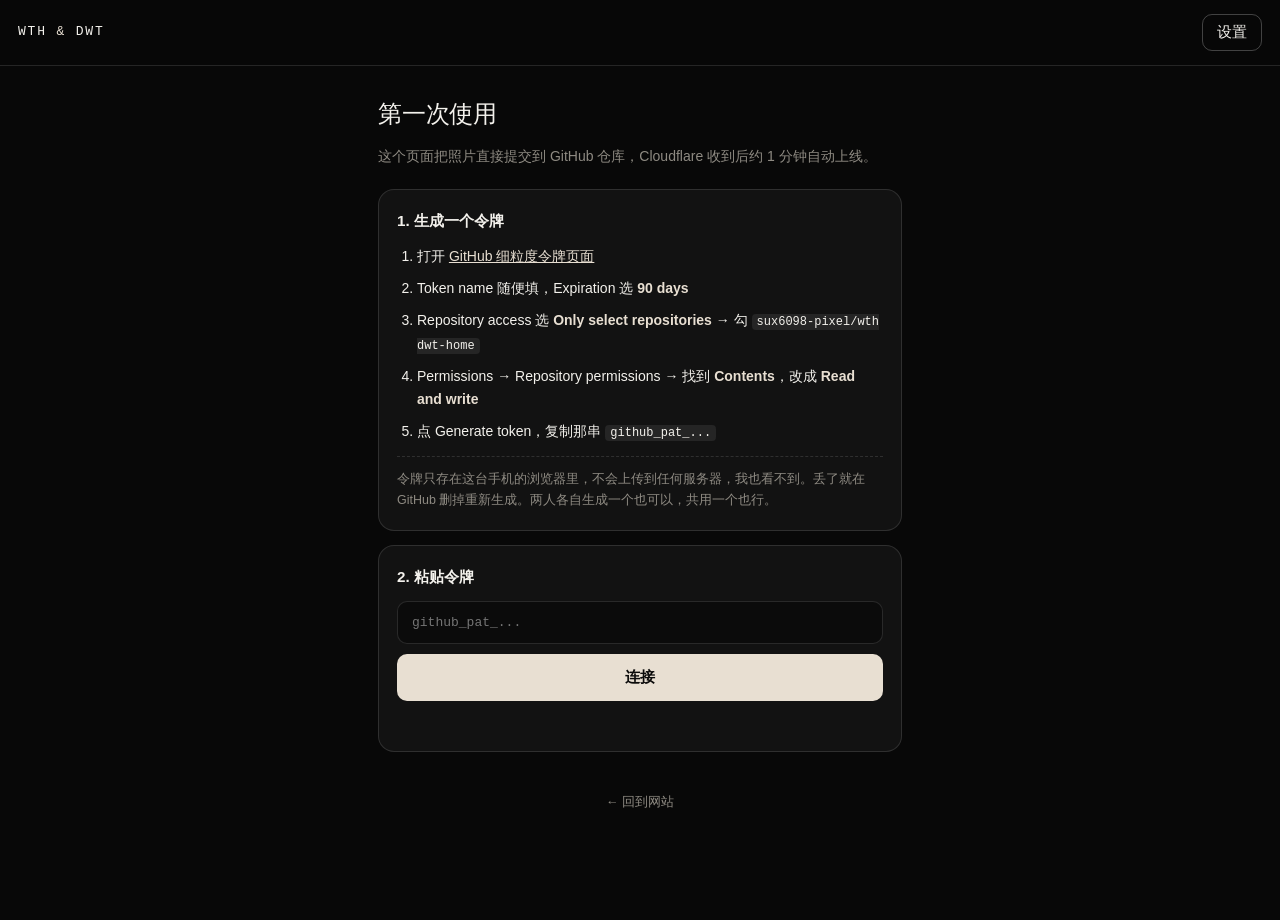
==== admin/index.html @ 969debfc "Add files via upload" ====
<!DOCTYPE html>
<html lang="zh-CN">
<head>
<meta charset="UTF-8">
<meta name="viewport" content="width=device-width, initial-scale=1, viewport-fit=cover">
<title>上传 · wth &amp; dwt</title>
<meta name="robots" content="noindex, nofollow">
<meta name="theme-color" content="#080808">
<meta name="apple-mobile-web-app-capable" content="yes">
<meta name="apple-mobile-web-app-status-bar-style" content="black-translucent">
<meta name="apple-mobile-web-app-title" content="上传">
<link rel="manifest" href="/admin/manifest.webmanifest">
<link rel="apple-touch-icon" href="/admin/icon-180.png">
<link rel="icon" href="/admin/icon-192.png">
<link rel="stylesheet" href="/admin/admin.css">
</head>
<body>

<header class="bar">
  <span class="brand">wth <em>&amp;</em> dwt</span>
  <button class="ghost" id="btn-settings" type="button" aria-label="设置">设置</button>
</header>

<main>

  <!-- ============ 首次设置 ============ -->
  <section id="view-setup" hidden>
    <h1>第一次使用</h1>
    <p class="lead">这个页面把照片直接提交到 GitHub 仓库，Cloudflare 收到后约 1 分钟自动上线。</p>

    <div class="card">
      <h2>1. 生成一个令牌</h2>
      <ol class="steps">
        <li>打开 <a href="https://github.com/settings/personal-access-tokens/new" target="_blank" rel="noopener">GitHub 细粒度令牌页面</a></li>
        <li>Token name 随便填，Expiration 选 <b>90 days</b></li>
        <li>Repository access 选 <b>Only select repositories</b> → 勾 <code>sux6098-pixel/wthdwt-home</code></li>
        <li>Permissions → Repository permissions → 找到 <b>Contents</b>，改成 <b>Read and write</b></li>
        <li>点 Generate token，复制那串 <code>github_pat_...</code></li>
      </ol>
      <p class="tip">令牌只存在这台手机的浏览器里，不会上传到任何服务器，我也看不到。丢了就在 GitHub 删掉重新生成。两人各自生成一个也可以，共用一个也行。</p>
    </div>

    <div class="card">
      <h2>2. 粘贴令牌</h2>
      <input id="input-token" type="password" inputmode="text" autocomplete="off" spellcheck="false" placeholder="github_pat_...">
      <button id="btn-connect" class="primary" type="button">连接</button>
      <p class="status" id="setup-status" role="status"></p>
    </div>
  </section>

  <!-- ============ 上传 ============ -->
  <section id="view-upload" hidden>
    <div class="who"><span id="who-name"></span><button class="ghost small" id="btn-logout" type="button">退出</button></div>

    <label class="picker" for="file-input">
      <svg width="26" height="26" viewBox="0 0 24 24" fill="none" stroke="currentColor" stroke-width="1.4" aria-hidden="true"><path d="M12 16V4m0 0L7 9m5-5l5 5M4 17v2a2 2 0 002 2h12a2 2 0 002-2v-2"/></svg>
      <span>选照片</span>
      <small>可多选，自动压缩到 1600px</small>
    </label>
    <input id="file-input" type="file" accept="image/*" multiple hidden>

    <div id="queue" class="queue"></div>

    <div id="submit-bar" class="submit-bar" hidden>
      <button id="btn-submit" class="primary" type="button">上传 <span id="count">0</span> 张</button>
    </div>
    <p class="status" id="upload-status" role="status"></p>
    <div id="result" class="result" hidden></div>
  </section>

</main>

<footer class="foot">
  <a href="/">← 回到网站</a>
</footer>

<script src="/admin/app.js" defer></script>
</body>
</html>
---- admin/admin.css ----
/* 上传应用样式：深色、移动优先 */
:root {
  --bg: #080808;
  --card: #121212;
  --line: rgba(255, 255, 255, 0.12);
  --line-2: rgba(255, 255, 255, 0.24);
  --ink: #f3f1ec;
  --muted: #8e8a82;
  --accent: #e8dfd2;
  --ok: #6ee7a8;
  --err: #ff8a80;
  --sans: -apple-system, BlinkMacSystemFont, "PingFang SC", "Helvetica Neue", "Microsoft YaHei", sans-serif;
  --mono: ui-monospace, SFMono-Regular, Menlo, Consolas, monospace;
  --safe-b: env(safe-area-inset-bottom, 0px);
}

* { box-sizing: border-box; -webkit-tap-highlight-color: transparent; }

body {
  margin: 0;
  background: var(--bg);
  color: var(--ink);
  font: 16px/1.7 var(--sans);
  -webkit-font-smoothing: antialiased;
  padding-bottom: calc(96px + var(--safe-b));
}

a { color: var(--accent); }

/* top bar */
.bar {
  position: sticky;
  top: 0;
  z-index: 10;
  display: flex;
  align-items: center;
  justify-content: space-between;
  gap: 12px;
  padding: 14px 18px;
  background: rgba(8, 8, 8, 0.92);
  backdrop-filter: blur(12px);
  border-bottom: 1px solid var(--line);
}
.brand { font-family: var(--mono); font-size: 13px; letter-spacing: 0.14em; text-transform: uppercase; }
.brand em { color: var(--accent); font-style: normal; }

main { padding: 20px 18px 0; max-width: 560px; margin: 0 auto; }

h1 { font-size: 1.5rem; font-weight: 500; margin: 8px 0 10px; letter-spacing: -0.01em; }
h2 { font-size: 0.95rem; font-weight: 600; margin: 0 0 12px; color: var(--ink); }
.lead { color: var(--muted); font-size: 14px; margin: 0 0 20px; }

.card {
  background: var(--card);
  border: 1px solid var(--line);
  border-radius: 16px;
  padding: 18px;
  margin-bottom: 14px;
}

.steps { margin: 0 0 12px; padding-left: 20px; color: var(--ink); font-size: 14px; }
.steps li { margin-bottom: 8px; }
.steps b { color: var(--accent); font-weight: 600; }
code {
  font-family: var(--mono);
  font-size: 12px;
  background: rgba(255, 255, 255, 0.08);
  padding: 1px 5px;
  border-radius: 4px;
  word-break: break-all;
}
.tip { font-size: 12.5px; color: var(--muted); margin: 12px 0 0; padding-top: 12px; border-top: 1px dashed var(--line); }

input[type="password"] {
  width: 100%;
  padding: 13px 14px;
  margin-bottom: 10px;
  background: #0b0b0b;
  border: 1px solid var(--line);
  border-radius: 10px;
  color: var(--ink);
  font-family: var(--mono);
  font-size: 13px;
}
input[type="password"]:focus { outline: 2px solid var(--line-2); outline-offset: 1px; }

button { font-family: inherit; font-size: 15px; cursor: pointer; border-radius: 10px; }

.primary {
  width: 100%;
  padding: 14px 18px;
  background: var(--accent);
  color: #0b0b0b;
  border: none;
  font-weight: 600;
}
.primary:disabled { opacity: 0.4; cursor: default; }

.ghost {
  padding: 8px 14px;
  background: transparent;
  border: 1px solid var(--line-2);
  color: var(--ink);
}
.ghost.small { padding: 5px 11px; font-size: 13px; }

.status { font-size: 13px; color: var(--muted); min-height: 20px; margin: 12px 0 0; }
.status.err { color: var(--err); }
.status.ok { color: var(--ok); }

/* who / logout */
.who {
  display: flex;
  align-items: center;
  justify-content: space-between;
  gap: 10px;
  font-family: var(--mono);
  font-size: 11.5px;
  letter-spacing: 0.08em;
  color: var(--muted);
  margin-bottom: 16px;
}

/* picker */
.picker {
  display: flex;
  flex-direction: column;
  align-items: center;
  gap: 6px;
  padding: 30px 18px;
  border: 1.5px dashed var(--line-2);
  border-radius: 18px;
  background: var(--card);
  color: var(--ink);
  cursor: pointer;
  transition: border-color 0.2s, background 0.2s;
}
.picker:active { background: #161616; border-color: var(--accent); }
.picker span { font-size: 16px; font-weight: 550; }
.picker small { font-size: 12px; color: var(--muted); }

/* queue */
.queue { display: grid; gap: 12px; margin-top: 18px; }

.item {
  display: grid;
  grid-template-columns: 84px 1fr;
  gap: 12px;
  background: var(--card);
  border: 1px solid var(--line);
  border-radius: 14px;
  padding: 10px;
}
.item img {
  width: 84px;
  height: 84px;
  object-fit: cover;
  border-radius: 8px;
  background: #1a1a1a;
}
.item .fields { display: grid; gap: 8px; min-width: 0; }

.item input[type="text"] {
  width: 100%;
  padding: 9px 11px;
  background: #0b0b0b;
  border: 1px solid var(--line);
  border-radius: 8px;
  color: var(--ink);
  font-size: 13.5px;
  font-family: inherit;
}
.item input[type="text"]::placeholder { color: #5f5b54; }

.item .row { display: flex; align-items: center; gap: 8px; }
.seg { display: flex; gap: 6px; }
.seg button {
  padding: 5px 12px;
  font-size: 12.5px;
  background: transparent;
  border: 1px solid var(--line);
  color: var(--muted);
  border-radius: 999px;
}
.seg button[aria-pressed="true"] { background: var(--accent); border-color: var(--accent); color: #0b0b0b; font-weight: 600; }
.meta { font-family: var(--mono); font-size: 10.5px; color: #6d6961; margin-left: auto; }
.del {
  margin-left: auto;
  padding: 4px 10px;
  font-size: 12px;
  background: transparent;
  border: 1px solid var(--line);
  color: var(--muted);
  border-radius: 8px;
}

/* submit */
.submit-bar {
  position: fixed;
  left: 0;
  right: 0;
  bottom: 0;
  z-index: 20;
  padding: 12px 18px calc(12px + var(--safe-b));
  background: linear-gradient(to top, rgba(8, 8, 8, 0.98) 40%, rgba(8, 8, 8, 0));
  border-top: 1px solid var(--line);
}
.submit-bar .primary { max-width: 560px; margin: 0 auto; display: block; }

.result {
  margin-top: 18px;
  padding: 16px;
  border: 1px solid var(--line);
  border-radius: 14px;
  background: var(--card);
  font-size: 14px;
}
.result a { display: inline-block; margin-top: 6px; }

.foot { text-align: center; padding: 26px 18px 10px; font-size: 12.5px; }
.foot a { color: var(--muted); text-decoration: none; }
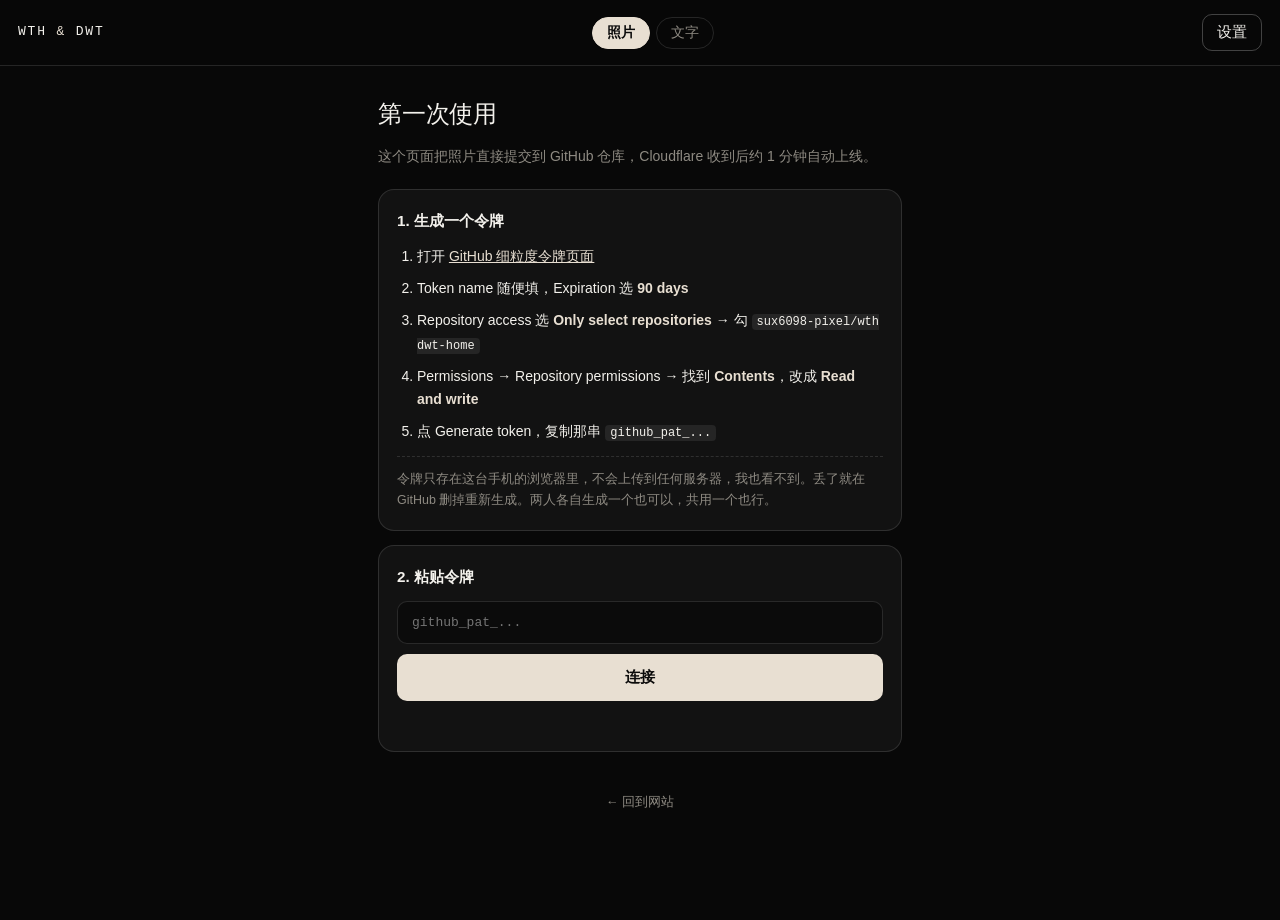
==== commit 78960844: "feat: 文字内容可由 App 编辑D" ====
--- a/admin/index.html
+++ b/admin/index.html
@@ -18,6 +18,10 @@
 
 <header class="bar">
   <span class="brand">wth <em>&amp;</em> dwt</span>
+  <div class="tabs" id="tabs" hidden>
+    <button class="tab" id="tab-photo" type="button" aria-pressed="true">照片</button>
+    <button class="tab" id="tab-text" type="button" aria-pressed="false">文字</button>
+  </div>
   <button class="ghost" id="btn-settings" type="button" aria-label="设置">设置</button>
 </header>
 
@@ -68,6 +72,16 @@
     <div id="result" class="result" hidden></div>
   </section>
 
+  <!-- ============ 文字编辑 ============ -->
+  <section id="view-text" hidden>
+    <div class="who"><span>编辑文字</span><button class="ghost small" id="btn-reload" type="button">重新读取</button></div>
+    <div id="text-form"></div>
+    <div class="submit-bar" id="text-bar" hidden>
+      <button id="btn-save-text" class="primary" type="button">保存并发布</button>
+    </div>
+    <p class="status" id="text-status" role="status"></p>
+  </section>
+
 </main>
 
 <footer class="foot">
--- a/admin/admin.css
+++ b/admin/admin.css
@@ -219,3 +219,85 @@
 
 .foot { text-align: center; padding: 26px 18px 10px; font-size: 12.5px; }
 .foot a { color: var(--muted); text-decoration: none; }
+
+/* ============================================================
+   文字编辑
+   ============================================================ */
+.tabs { display: flex; gap: 6px; }
+.tab {
+  padding: 6px 14px;
+  font-size: 13.5px;
+  background: transparent;
+  border: 1px solid var(--line);
+  border-radius: 999px;
+  color: var(--muted);
+}
+.tab[aria-pressed="true"] { background: var(--accent); border-color: var(--accent); color: #0b0b0b; font-weight: 600; }
+
+.sec { margin-bottom: 22px; }
+.sec-title {
+  font-family: var(--mono);
+  font-size: 10.5px;
+  letter-spacing: 0.2em;
+  text-transform: uppercase;
+  color: var(--muted);
+  margin: 0 0 10px;
+}
+.field { margin-bottom: 12px; }
+.field label {
+  display: block;
+  font-size: 12px;
+  color: var(--muted);
+  margin-bottom: 5px;
+}
+.field input[type="text"],
+.field textarea {
+  width: 100%;
+  padding: 11px 13px;
+  background: #0b0b0b;
+  border: 1px solid var(--line);
+  border-radius: 10px;
+  color: var(--ink);
+  font-family: inherit;
+  font-size: 14px;
+  line-height: 1.6;
+  resize: vertical;
+}
+.field textarea { min-height: 76px; }
+.field input:focus, .field textarea:focus { outline: 2px solid var(--line-2); outline-offset: 1px; }
+
+.tl-block {
+  border: 1px solid var(--line);
+  border-radius: 14px;
+  padding: 14px;
+  margin-bottom: 12px;
+  background: var(--card);
+}
+.tl-head {
+  display: flex;
+  align-items: center;
+  justify-content: space-between;
+  margin-bottom: 10px;
+  font-family: var(--mono);
+  font-size: 10.5px;
+  letter-spacing: 0.16em;
+  color: var(--muted);
+}
+.tl-del {
+  padding: 3px 9px;
+  font-size: 12px;
+  background: transparent;
+  border: 1px solid var(--line);
+  border-radius: 8px;
+  color: var(--muted);
+}
+.add {
+  width: 100%;
+  padding: 11px;
+  background: transparent;
+  border: 1px dashed var(--line-2);
+  border-radius: 12px;
+  color: var(--muted);
+  font-size: 13.5px;
+  margin-bottom: 8px;
+}
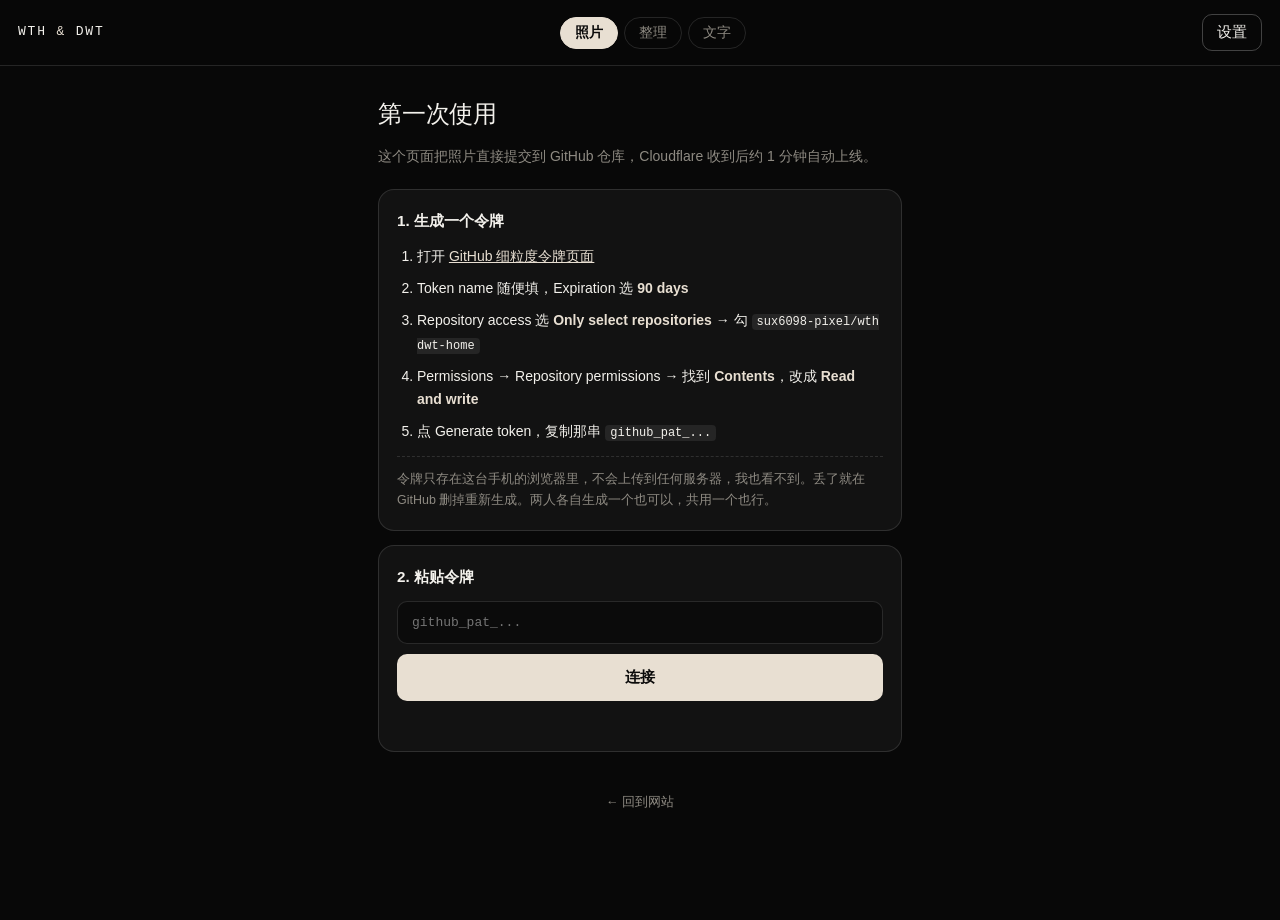
==== commit 6a46fe44: "feat: 旅行地图 + 未来计划 + 照片归类" ====
--- a/admin/index.html
+++ b/admin/index.html
@@ -20,6 +20,7 @@
   <span class="brand">wth <em>&amp;</em> dwt</span>
   <div class="tabs" id="tabs" hidden>
     <button class="tab" id="tab-photo" type="button" aria-pressed="true">照片</button>
+    <button class="tab" id="tab-organize" type="button" aria-pressed="false">整理</button>
     <button class="tab" id="tab-text" type="button" aria-pressed="false">文字</button>
   </div>
   <button class="ghost" id="btn-settings" type="button" aria-label="设置">设置</button>
@@ -72,6 +73,17 @@
     <div id="result" class="result" hidden></div>
   </section>
 
+  <!-- ============ 整理照片 ============ -->
+  <section id="view-organize" hidden>
+    <div class="who"><span>整理照片</span><button class="ghost small" id="btn-reload-photos" type="button">重新读取</button></div>
+    <p class="lead">改说明、选分类、指定归属城市 —— 城市决定这张照片出现在地图的哪个地方。</p>
+    <div id="org-list"></div>
+    <div class="submit-bar" id="org-bar" hidden>
+      <button id="btn-save-photos" class="primary" type="button">保存归类</button>
+    </div>
+    <p class="status" id="org-status" role="status"></p>
+  </section>
+
   <!-- ============ 文字编辑 ============ -->
   <section id="view-text" hidden>
     <div class="who"><span>编辑文字</span><button class="ghost small" id="btn-reload" type="button">重新读取</button></div>
--- a/admin/admin.css
+++ b/admin/admin.css
@@ -265,6 +265,77 @@
 }
 .field textarea { min-height: 76px; }
 .field input:focus, .field textarea:focus { outline: 2px solid var(--line-2); outline-offset: 1px; }
+.field select {
+  width: 100%;
+  padding: 11px 13px;
+  background: #0b0b0b;
+  border: 1px solid var(--line);
+  border-radius: 10px;
+  color: var(--ink);
+  font-family: inherit;
+  font-size: 14px;
+  appearance: none;
+  -webkit-appearance: none;
+}
+.field select:focus { outline: 2px solid var(--line-2); outline-offset: 1px; }
+
+.city-sel {
+  max-width: 45%;
+  padding: 5px 8px;
+  background: #0b0b0b;
+  border: 1px solid var(--line);
+  border-radius: 8px;
+  color: var(--ink-soft);
+  font-family: inherit;
+  font-size: 12px;
+  appearance: none;
+  -webkit-appearance: none;
+}
+
+/* 整理照片 */
+.org-item {
+  display: grid;
+  grid-template-columns: 76px 1fr;
+  gap: 12px;
+  padding: 10px;
+  margin-bottom: 10px;
+  background: var(--card);
+  border: 1px solid var(--line);
+  border-radius: 14px;
+}
+.org-item img {
+  width: 76px;
+  height: 76px;
+  object-fit: cover;
+  border-radius: 8px;
+  background: #1a1a1a;
+}
+.org-fields { display: grid; gap: 8px; min-width: 0; }
+.org-fields input[type="text"] {
+  width: 100%;
+  padding: 8px 10px;
+  background: #0b0b0b;
+  border: 1px solid var(--line);
+  border-radius: 8px;
+  color: var(--ink);
+  font-family: inherit;
+  font-size: 13.5px;
+}
+.org-row { display: flex; align-items: center; gap: 8px; }
+.org-row select {
+  flex: 1;
+  min-width: 0;
+  padding: 6px 8px;
+  background: #0b0b0b;
+  border: 1px solid var(--line);
+  border-radius: 8px;
+  color: var(--ink-soft);
+  font-family: inherit;
+  font-size: 12.5px;
+  appearance: none;
+  -webkit-appearance: none;
+}
+.org-row .tl-del { margin-left: auto; }
 
 .tl-block {
   border: 1px solid var(--line);
